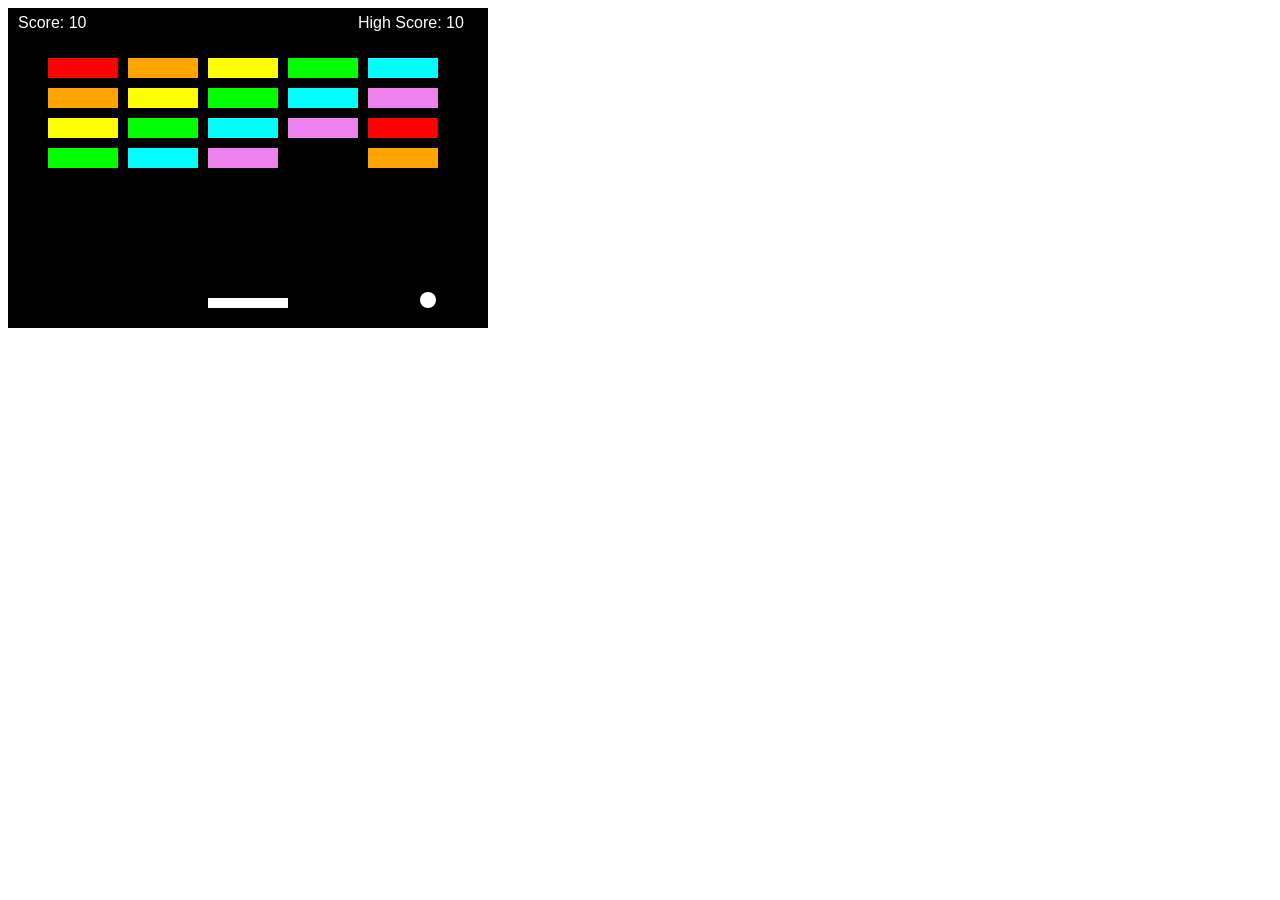
==== index.html @ 1f6cc8e3 "Add block breaker game" ====
<!DOCTYPE html>
<html lang="ja">
<head>
  <meta charset="UTF-8">
  <title>ブロック崩し</title>
</head>
<body>
  <canvas id="game" width="480" height="320"></canvas>

  <script src="game.js"></script>
</body>
</html>
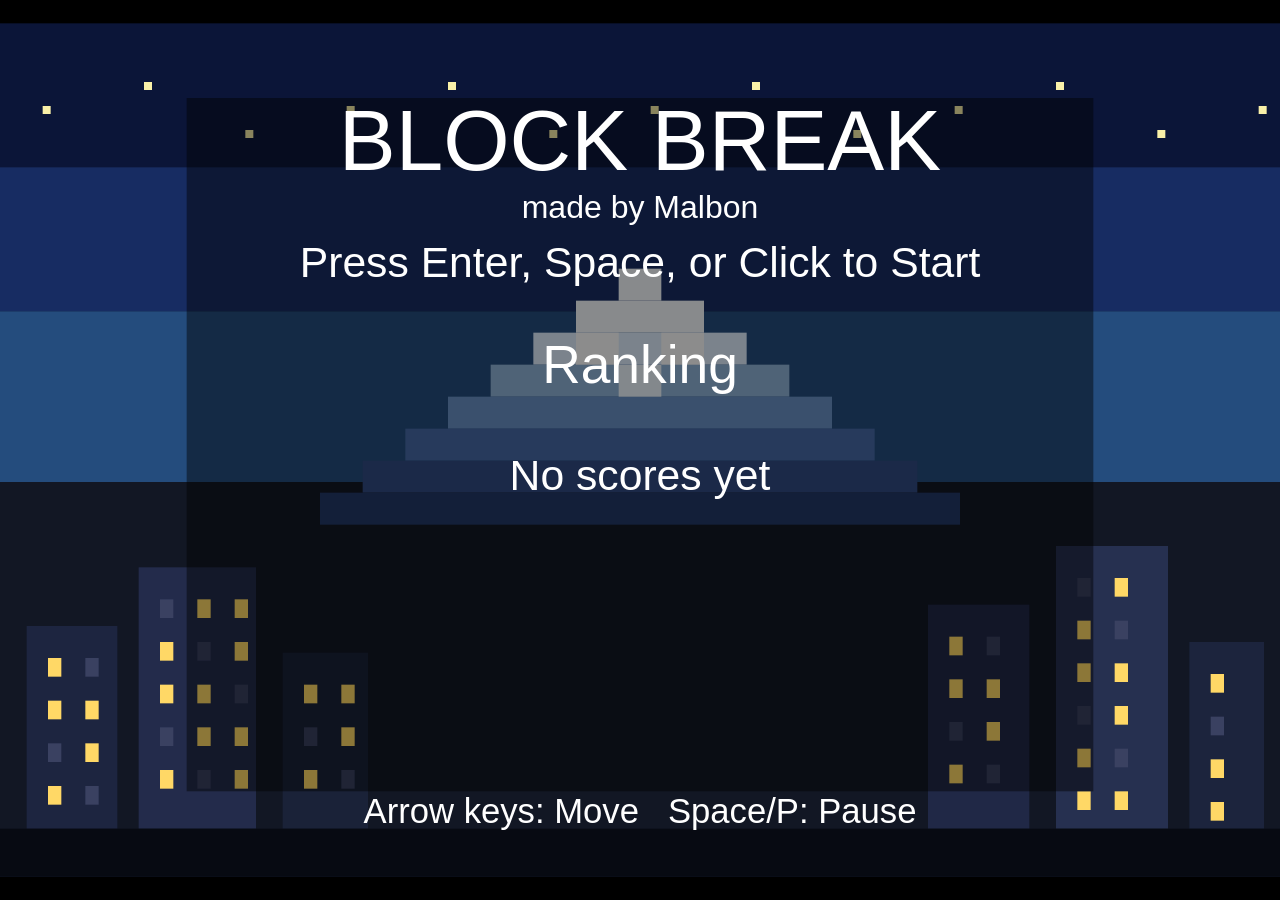
==== commit 6edbb053: "Add Gooners Dushboard site" ====
--- a/index.html
+++ b/index.html
@@ -2,7 +2,23 @@
 <html lang="ja">
 <head>
   <meta charset="UTF-8">
-  <title>ブロック崩し</title>
+  <title>Block Break</title>
+  <style>
+    html,
+    body {
+      margin: 0;
+      width: 100%;
+      height: 100%;
+      overflow: hidden;
+      background: black;
+    }
+
+    canvas {
+      display: block;
+      width: 100vw;
+      height: 100vh;
+    }
+  </style>
 </head>
 <body>
   <canvas id="game" width="480" height="320"></canvas>
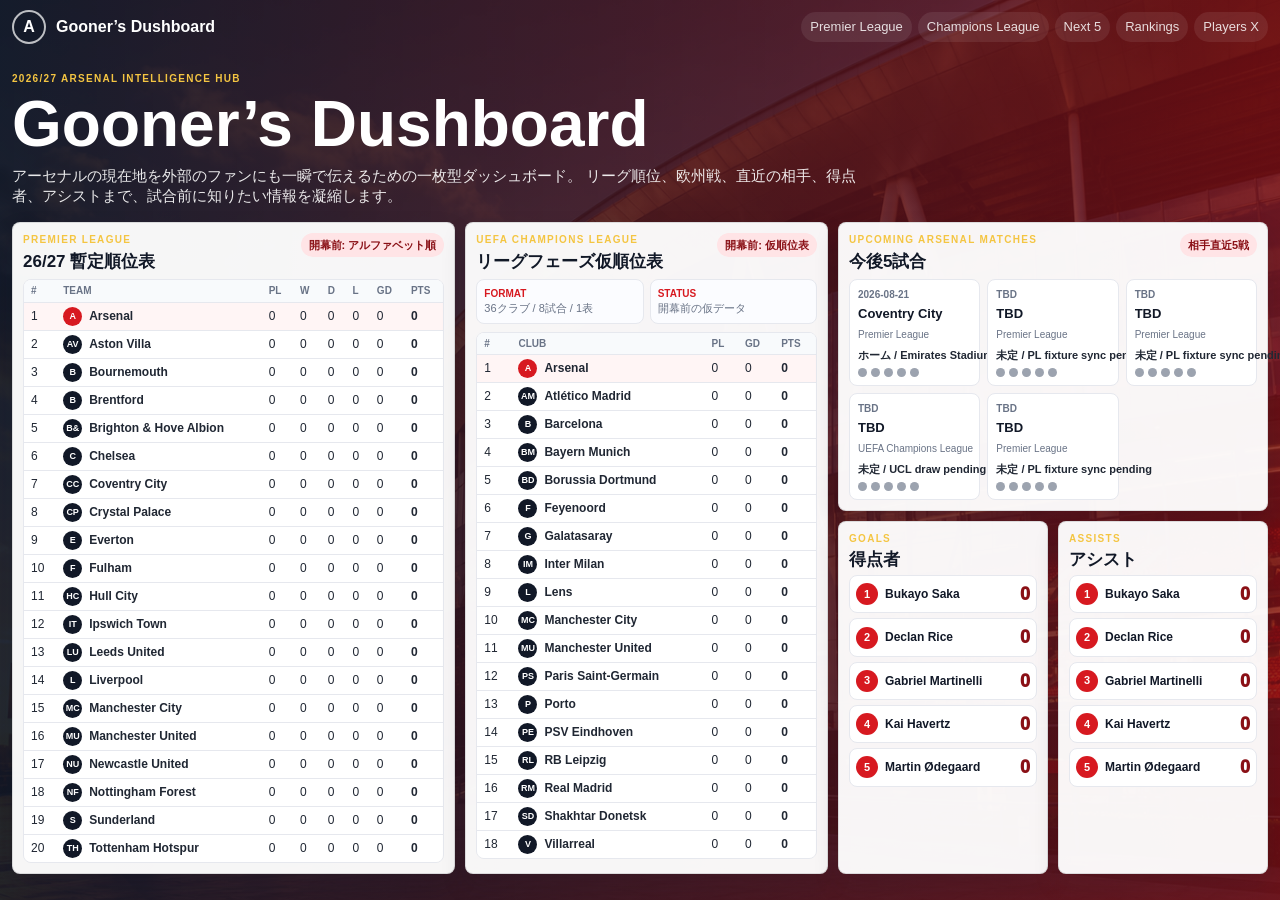
==== commit adbbcc67: "Make Gooners dashboard the homepage" ====
--- a/index.html
+++ b/index.html
@@ -2,27 +2,13 @@
 <html lang="ja">
 <head>
   <meta charset="UTF-8">
-  <title>Block Break</title>
-  <style>
-    html,
-    body {
-      margin: 0;
-      width: 100%;
-      height: 100%;
-      overflow: hidden;
-      background: black;
-    }
-
-    canvas {
-      display: block;
-      width: 100vw;
-      height: 100vh;
-    }
-  </style>
+  <meta name="viewport" content="width=device-width, initial-scale=1.0">
+  <meta http-equiv="refresh" content="0; url=arsenal.html">
+  <title>Gooner’s Dushboard</title>
+  <meta name="description" content="Gooner’s Dushboard is a fan-made Arsenal dashboard covering standings, fixtures, scorers, assists, and player X timelines.">
+  <link rel="canonical" href="arsenal.html">
 </head>
 <body>
-  <canvas id="game" width="480" height="320"></canvas>
-
-  <script src="game.js"></script>
+  <p>Gooner’s Dushboardへ移動しています。移動しない場合は <a href="arsenal.html">こちら</a> をクリックしてください。</p>
 </body>
 </html>
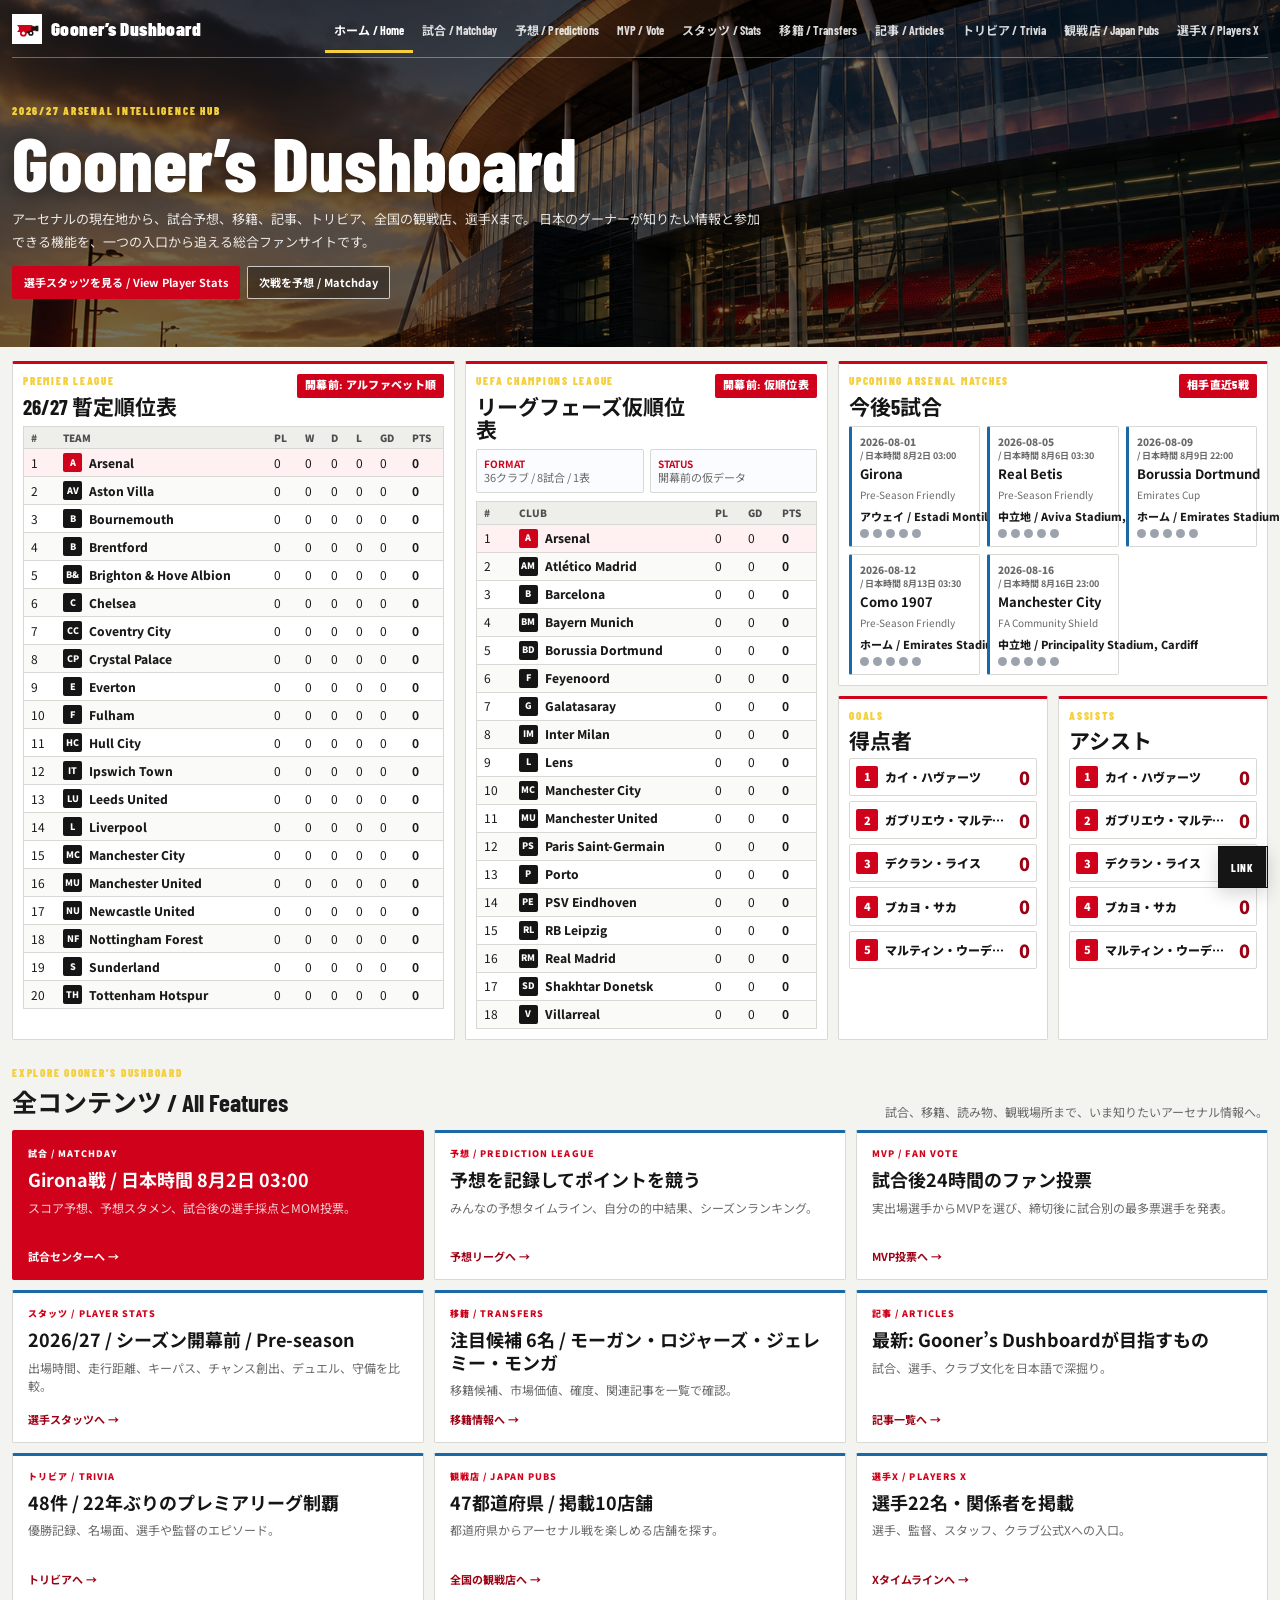
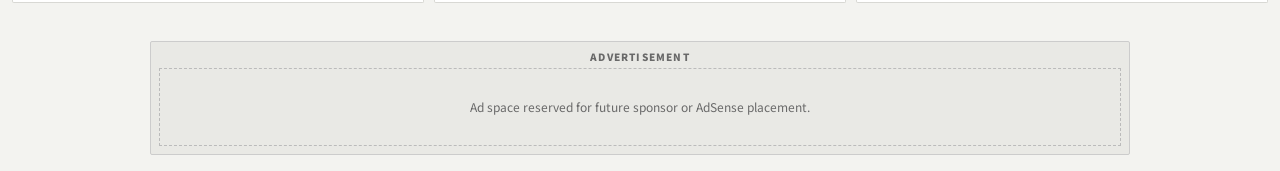
==== commit bf1004d1: "Add analytics tracking to Arsenal site" ====
--- a/index.html
+++ b/index.html
@@ -7,6 +7,8 @@
   <title>Gooner’s Dushboard</title>
   <meta name="description" content="Gooner’s Dushboard is a fan-made Arsenal dashboard covering standings, fixtures, scorers, assists, and player X timelines.">
   <link rel="canonical" href="arsenal.html">
+  <script src="analytics-config.js"></script>
+  <script src="analytics.js" defer></script>
 </head>
 <body>
   <p>Gooner’s Dushboardへ移動しています。移動しない場合は <a href="arsenal.html">こちら</a> をクリックしてください。</p>
